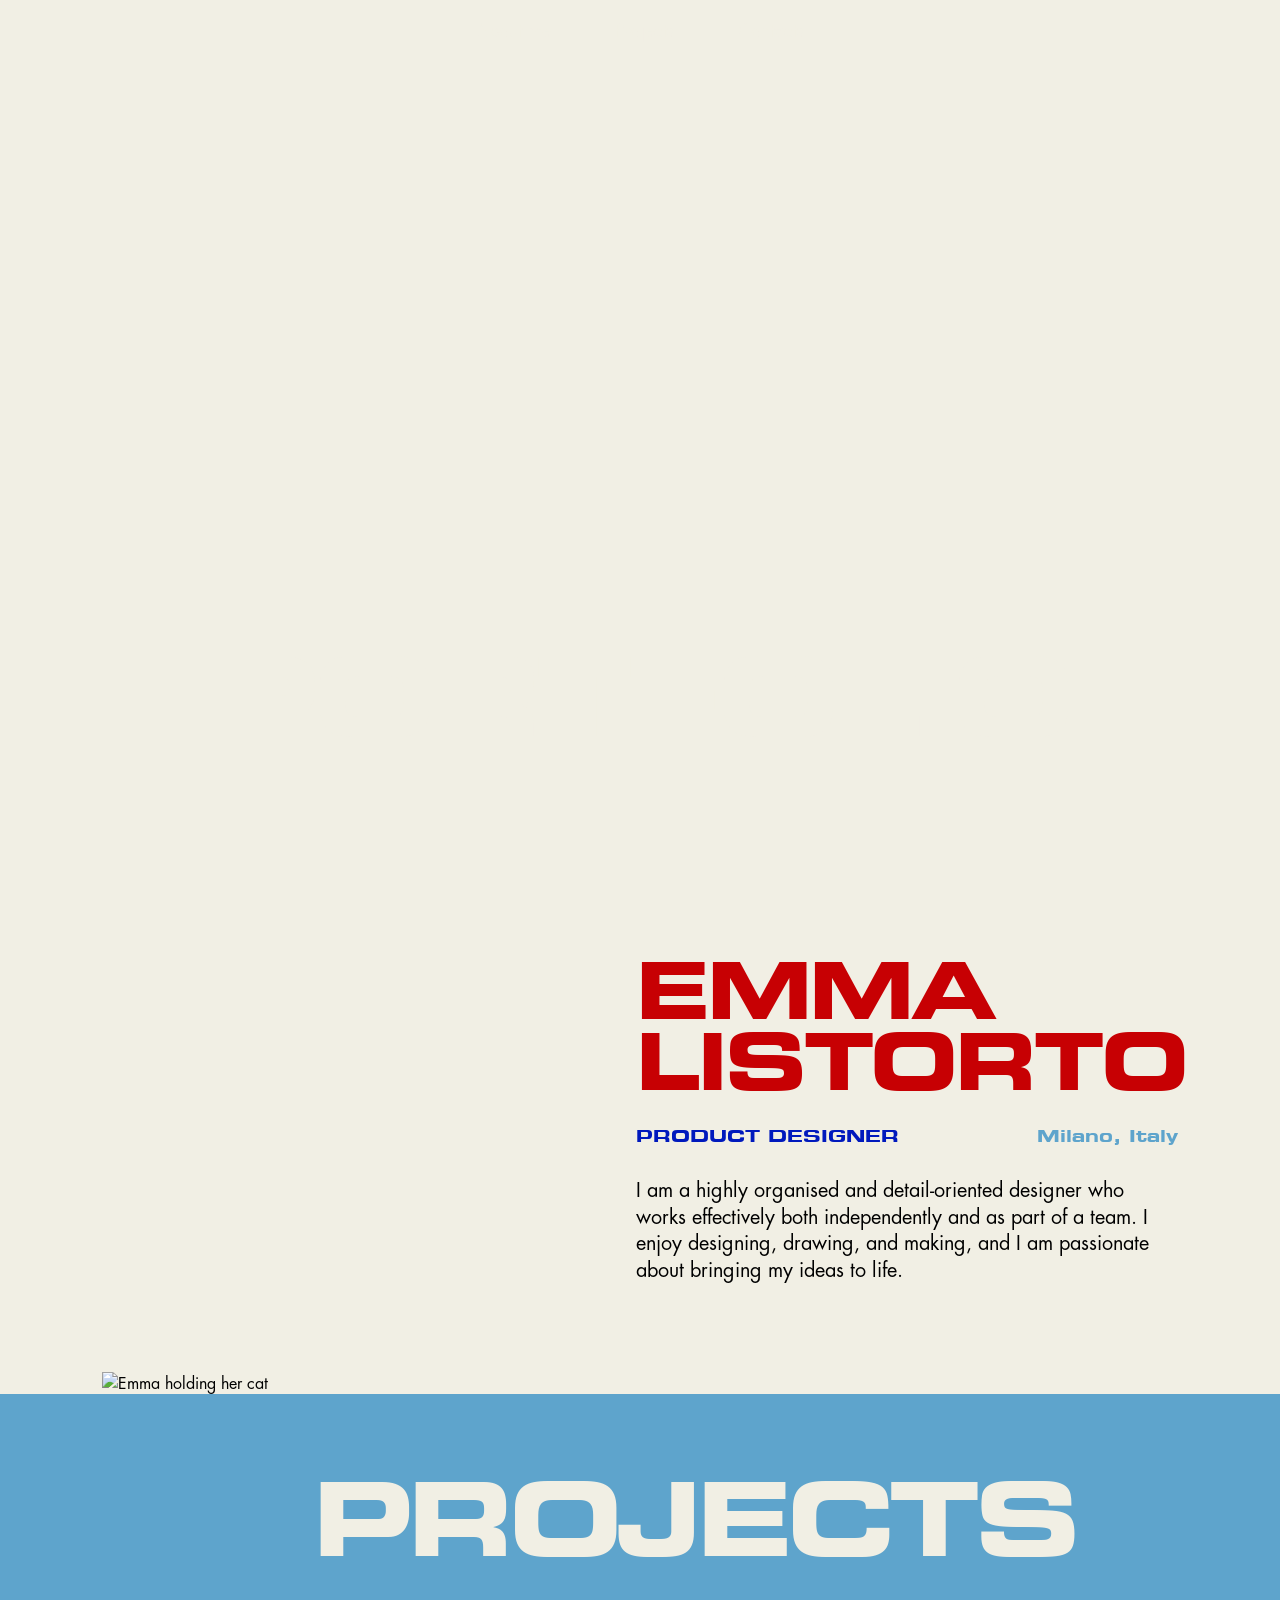
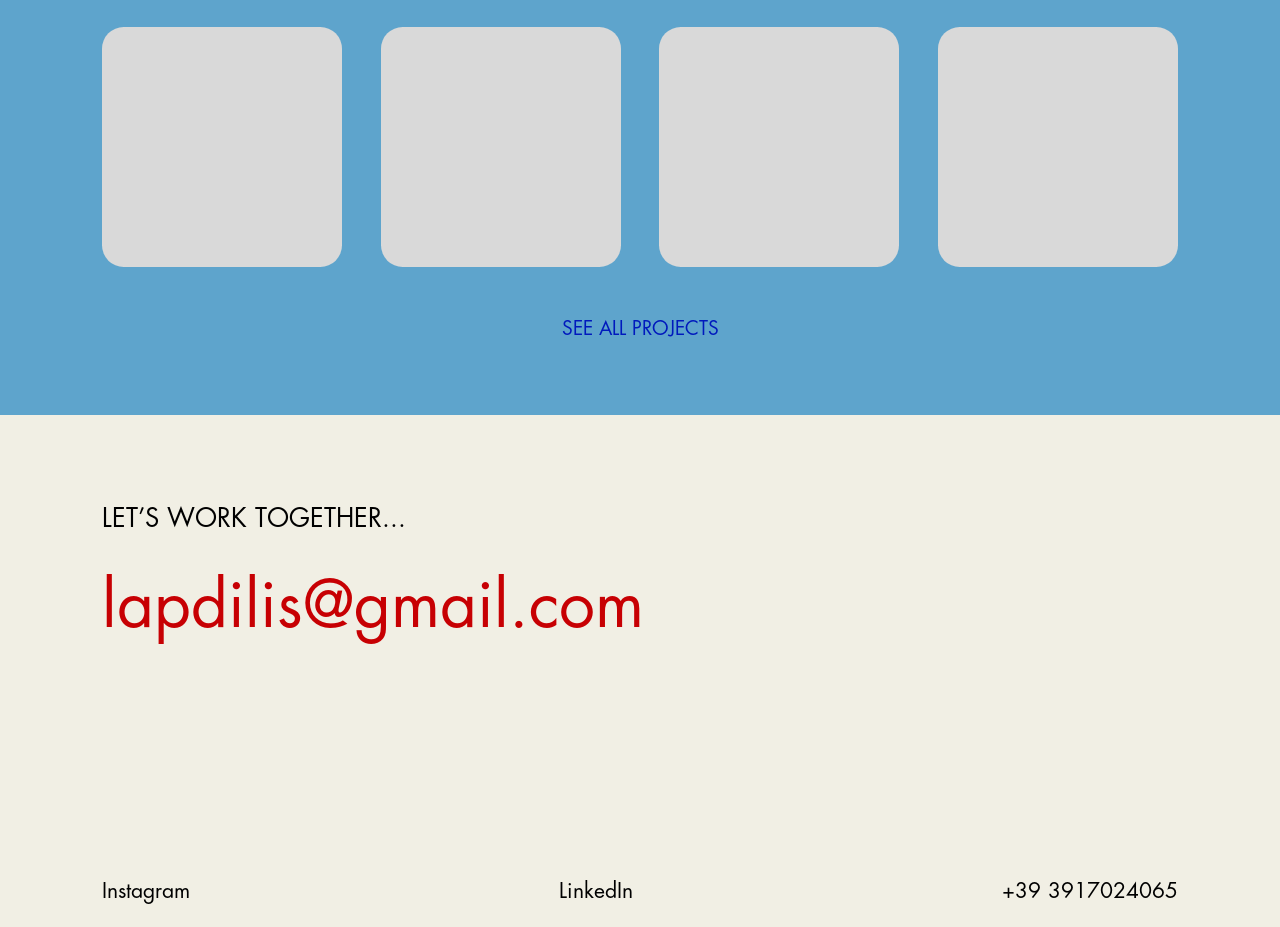
==== index.html @ 1faafc38 "Add files via upload" ====
<!DOCTYPE html>
<html lang="en">

<head>
    <meta charset="UTF-8">
    <meta name="viewport" content="width=device-width, initial-scale=1.0">

    <title>Emma Listorto — Portfolio</title>

    <meta
        name="description"
        content="Emma Listorto — Product Designer"
    >

    <link rel="stylesheet" href="css/style.css">
</head>


<body>

    <!-- =====================================================
         HERO
         ===================================================== -->

    <header class="hero" id="home">

        <nav class="navbar" aria-label="Main navigation">
            <a href="about.html">About me</a>
            <a href="#projects">Projects</a>
            <a href="#contacts">Contacts</a>
        </nav>

        <h1 class="hero-title">PORTFOLIO</h1>

    </header>


    <main>

        <!-- =================================================
             ABOUT
             ================================================= -->

        <section class="about section-cream" id="about">

            <div class="about-inner">

                <div class="about-image-wrap">
                    <img
                        class="about-image"
                        src="images/v1_32.png"
                        alt="Emma holding her cat"
                    >
                </div>

                <div class="about-content">

                    <h2 class="about-name">
                        EMMA<br>
                        LISTORTO
                    </h2>

                    <div class="about-meta">

                        <span class="about-role">
                            PRODUCT DESIGNER
                        </span>

                        <span class="about-location">
                            Milano, Italy
                        </span>

                    </div>

                    <p class="about-description">
                        I am a highly organised and detail-oriented designer who works effectively
                        both independently and as part of a team. I enjoy designing, drawing, and
                        making, and I am passionate about bringing my ideas to life.
                    </p>

                </div>

            </div>

        </section>


        <!-- =================================================
             PROJECTS
             ================================================= -->

        <section class="projects section-blue" id="projects">

            <div class="projects-heading">

                <img
                    class="projects-cat"
                    src="images/v1_24.png"
                    alt=""
                    aria-hidden="true"
                >

                <h2>PROJECTS</h2>

            </div>


            <div class="projects-grid">

                <!-- FRU FRU -->

                <a
                    class="project-card project-card-image"
                    href="fru-fru.html"
                    aria-label="FRU FRU — Portable blender"
                    style="background-image: url('images/blender.png');"
                ></a>


                <!-- SIKU -->

                <a
                    class="project-card project-card-image"
                    href="siku.html"
                    aria-label="SIKU — Kids board game"
                    style="background-image: url('images/siku.jpg');"
                ></a>


                <!-- LEGO -->

                <a
                    class="project-card project-card-image"
                    href="cafe.html"
                    aria-label="CAT CAFE & ART SUPPLIES SHOP — Lego design submission"
                    style="background-image: url('images/cafe.jpg');"
                ></a>


                <!-- ZENIT -->

                <a
                    class="project-card project-card-image"
                    href="zenit.html"
                    aria-label="ZENIT — Yoga shelf"
                    style="background-image: url('images/zenit.jpg');"
                ></a>

            </div>


            <a
                class="all-projects-link"
                href="all-projects.html"
            >
                SEE ALL PROJECTS
            </a>

        </section>


        <!-- =================================================
             CONTACTS
             ================================================= -->

        <section class="contacts section-cream" id="contacts">

            <div class="contacts-inner">

                <div class="contacts-main">

                    <p class="contact-intro">
                        LET’S WORK TOGETHER...
                    </p>

                    <a
                        class="email"
                        href="mailto:lapdilis@gmail.com"
                    >
                        lapdilis@gmail.com
                    </a>

                </div>

                <img
                    class="contacts-cat"
                    src="images/v1_23.png"
                    alt=""
                    aria-hidden="true"
                >

                <div class="contact-links">

                    <a href="https://www.instagram.com/lapdidesigns/" aria-label="Instagram">
                        Instagram
                    </a>

                    <a href="https://www.linkedin.com/in/emma-listorto-54765b405/" aria-label="LinkedIn">
                        LinkedIn
                    </a>

                    <a
                        href="tel:+393917024065"
                        aria-label="Phone number"
                    >
                        +39 3917024065
                    </a>

                </div>

            </div>

        </section>

    </main>

</body>

</html>
---- css/style.css ----
/* =========================================================
   LAPDI DESIGNS — RESPONSIVE PORTFOLIO
   ========================================================= */


/* =========================================================
   FONTS
   ========================================================= */

@font-face {
    font-family: "Eurostile Extended";
    src: url("fonts/EurostileExtendedBlack.ttf") format("truetype");
    font-weight: 900;
    font-style: normal;
}

@font-face {
    font-family: "Futura Book";
    src: url("fonts/FuturaBook.otf") format("opentype");
    font-weight: 400;
    font-style: normal;
}


/* =========================================================
   VARIABLES
   ========================================================= */

:root {
    --cream: #f1efe4;
    --red: #c70003;
    --blue: #5ea4cc;
    --dark-blue: #0019bd;
    --card: #d9d9d9;
    --text: #000;

    --display-font: "Eurostile Extended", sans-serif;
    --body-font: "Futura Book", sans-serif;
}


/* =========================================================
   RESET
   ========================================================= */

*,
*::before,
*::after {
    box-sizing: border-box;
}

html {
    scroll-behavior: smooth;
}

body {
    margin: 0;

    background: var(--cream);
    color: var(--text);

    font-family: var(--body-font);

    overflow-x: hidden;
}

a {
    color: inherit;
    text-decoration: none;
}

img {
    display: block;
    max-width: 100%;
}


/* =========================================================
   HERO
   ========================================================= */

.hero {
    position: relative;

    width: 100%;
    height: min(61vw, 780px);
    min-height: 380px;

    background-image: url("../images/v1_3.jpg");
    background-size: cover;
    background-position: center 42%;
    background-repeat: no-repeat;

    overflow: hidden;
}


/* =========================================================
   NAVIGATION
   ========================================================= */

.navbar {
    position: absolute;
    z-index: 10;

    top: 22px;
    left: 50%;

    transform: translateX(-50%);

    display: flex;

    justify-content: center;
    align-items: center;

    gap: clamp(28px, 5vw, 80px);

    width: max-content;
}

.navbar a {
    color: var(--cream);

    font-size: clamp(14px, 1.4vw, 24px);

    line-height: 1;

    white-space: nowrap;

    transition: opacity 0.2s ease;
}

.navbar a:hover,
.navbar a:focus-visible {
    opacity: 0.65;
}


/* =========================================================
   HERO TITLE
   ========================================================= */

.hero-title {
    position: absolute;
    z-index: 5;

    left: 0;
    right: 0;
    bottom: 5%;

    width: 100%;

    margin: 0;

    padding: 0 15px;

    color: var(--cream);

    font-family: var(--display-font);

    /* MODIFICATO: dimensione realmente fluida */
    font-size: min(8.5vw, 210px);

    line-height: 0.85;

    letter-spacing: -0.055em;

    text-align: center;

    white-space: nowrap;

    overflow: visible;
}


/* =========================================================
   COMMON SECTIONS
   ========================================================= */

.section-cream {
    background: var(--cream);
}

.section-blue {
    background: var(--blue);
}


/* =========================================================
   ABOUT
   ========================================================= */

.about {
    position: relative;

    height: clamp(600px, 48vw, 850px);

    padding:
        clamp(45px, 5vw, 80px)
        clamp(28px, 8vw, 150px)
        0;

    overflow: hidden;
}


/* ---------- ABOUT INNER ---------- */

.about-inner {
    position: relative;

    width: min(1500px, 100%);
    height: 100%;

    margin: 0 auto;

    display: grid;

    grid-template-columns:
        minmax(300px, 0.9fr)
        minmax(400px, 1.1fr);

    column-gap: clamp(45px, 7vw, 120px);
}


/* ---------- ABOUT IMAGE ---------- */

.about-image-wrap {
    position: relative;

    height: 100%;

    display: flex;

    justify-content: center;
    align-items: flex-end;
}

.about-image {
    width: min(100%, 560px);

    height: auto;

    object-fit: contain;

    object-position: bottom center;

    align-self: flex-end;
}


/* ---------- ABOUT CONTENT ---------- */

.about-content {
    width: 100%;
    max-width: 850px;

    align-self: center;

    container-type: inline-size;
}


/* ---------- NAME ---------- */

.about-name {
    width: 100%;
    max-width: 850px;

    margin: 0;

    color: var(--red);

    font-family: var(--display-font);

    font-size: clamp(42px, 14.5cqw, 123px);

    line-height: 0.9;

    letter-spacing: -0.04em;

    text-align: left;

    white-space: nowrap;
}


/* ---------- META ---------- */

.about-meta {
    display: flex;

    flex-direction: row;

    justify-content: space-between;
    align-items: center;

    width: 100%;

    gap: clamp(10px, 2vw, 30px);

    margin:
        clamp(25px, 2.5vw, 40px)
        0;

    font-family: var(--display-font);

    font-size: clamp(10px, 1.35vw, 27px);

    line-height: 1;

    white-space: nowrap;
}

.about-role {
    color: var(--dark-blue);

    white-space: nowrap;
}

.about-location {
    color: var(--blue);

    text-align: right;

    white-space: nowrap;
}


/* ---------- DESCRIPTION ---------- */

.about-description {
    width: 100%;
    max-width: 850px;

    margin: 0;

    color: var(--text);

    font-family: var(--body-font);

    font-size: clamp(17px, 1.55vw, 30px);

    line-height: 1.35;
}


/* =========================================================
   PROJECTS
   ========================================================= */

.projects {
    position: relative;

    z-index: 1;

    padding:
        clamp(60px, 6vw, 105px)
        clamp(28px, 8vw, 150px)
        clamp(70px, 6vw, 110px);

    overflow: visible;
}


/* =========================================================
   PROJECTS HEADING
   ========================================================= */

.projects-heading {
    position: relative;

    width: fit-content;

    max-width: 100%;

    margin:
        0 auto
        clamp(55px, 5vw, 95px);

    display: flex;

    justify-content: center;

    align-items: flex-end;

    gap: clamp(2px, 0.45vw, 8px);

    overflow: visible;
}


/* =========================================================
   PROJECTS TITLE
   ========================================================= */

.projects-heading h2 {
    flex: 0 1 auto;

    min-width: 0;

    margin: 0;

    color: var(--cream);

    font-family: var(--display-font);

    /* MODIFICATO: leggermente più piccolo per garantire
       che gatto + PROJECTS rimangano sempre nel viewport */
    font-size: min(8vw, 180px);

    line-height: 0.9;

    letter-spacing: -0.055em;

    text-align: center;

    white-space: nowrap;

    overflow: visible;
}


/* =========================================================
   PROJECTS CAT
   ========================================================= */

.projects-cat {
    position: relative;

    width: clamp(70px, 8vw, 135px);

    height: auto;

    flex: 0 1 auto;

    flex-shrink: 0;

    transform: translateY(2%);
}


/* =========================================================
   PROJECT GRID — HOME
   ========================================================= */

.projects-grid {
    width: min(1500px, 100%);

    margin: 0 auto;

    display: grid;

    grid-template-columns:
        repeat(4, minmax(0, 1fr));

    gap: clamp(20px, 3vw, 45px);
}


/* =========================================================
   PROJECT CARD
   ========================================================= */

.project-card {
    display: block;

    width: 100%;

    aspect-ratio: 1 / 1;

    background: var(--card);

    border-radius: clamp(16px, 1.7vw, 30px);

    overflow: hidden;

    transition:
        transform 0.25s ease,
        opacity 0.25s ease;
}

.project-card:hover,
.project-card:focus-visible {
    transform: translateY(-8px);

    opacity: 0.9;
}


/* ---------- PROJECT IMAGE ---------- */

.project-card-image {
    background-position: center;

    background-size: cover;

    background-repeat: no-repeat;
}


/* =========================================================
   SEE ALL PROJECTS
   ========================================================= */

.all-projects-link {
    display: block;

    width: fit-content;

    margin:
        clamp(35px, 4vw, 55px)
        auto
        0;

    color: var(--dark-blue);

    font-family: var(--body-font);

    font-size: clamp(14px, 1.5vw, 26px);

    line-height: 1;

    text-align: center;

    white-space: nowrap;

    transition: opacity 0.2s ease;
}

.all-projects-link:hover,
.all-projects-link:focus-visible {
    opacity: 0.65;
}


/* =========================================================
   CONTACTS
   ========================================================= */

.contacts {
    position: relative;

    z-index: 2;

    min-height: clamp(470px, 40vw, 760px);

    padding:
        clamp(80px, 7vw, 140px)
        clamp(28px, 8vw, 150px)
        25px;

    overflow: visible;

    display: flex;

    flex-direction: column;
}


/* ---------- CONTACT INNER ---------- */

.contacts-inner {
    position: relative;

    width: min(1500px, 100%);

    flex: 1;

    min-height: 0;

    margin: 0 auto;

    display: flex;

    flex-direction: column;
}


/* ---------- CONTACT MAIN ---------- */

.contacts-main {
    position: relative;

    z-index: 3;
}


/* ---------- INTRO ---------- */

.contact-intro {
    margin:
        0
        0
        clamp(28px, 3vw, 50px);

    font-size: clamp(18px, 2vw, 40px);

    line-height: 1.1;

    white-space: nowrap;
}


/* =========================================================
   EMAIL
   ========================================================= */

.email {
    display: inline-block;

    color: var(--red);

    font-size: clamp(35px, 5vw, 96px);

    line-height: 1;

    transition: opacity 0.2s ease;

    white-space: nowrap;

    overflow: visible;
}

.email:hover,
.email:focus-visible {
    opacity: 0.65;
}


/* =========================================================
   CONTACT CAT
   ========================================================= */

.contacts-cat {
    position: absolute;

    z-index: 10;

    width: clamp(130px, 14vw, 270px);

    height: auto;

    right: 0;

    top: 0;
}


/* =========================================================
   CONTACT LINKS
   ========================================================= */

.contact-links {
    position: relative;

    z-index: 3;

    margin-top: auto;

    padding: 0;

    display: flex;

    flex-direction: row;

    justify-content: space-between;

    align-items: flex-end;

    width: 100%;

    gap: clamp(10px, 3vw, 40px);

    font-size: clamp(16px, 1.65vw, 32px);

    line-height: 1;

    white-space: nowrap;
}

.contact-links a {
    display: block;

    flex: 0 1 auto;

    min-width: 0;

    white-space: nowrap;
}

.contact-links a:nth-child(1) {
    text-align: left;
}

.contact-links a:nth-child(2) {
    text-align: center;
}

.contact-links a:nth-child(3) {
    text-align: right;
}

.contact-links a:hover,
.contact-links a:focus-visible {
    text-decoration: underline;
}


/* =========================================================
   TABLET
   ========================================================= */

@media (max-width: 900px) {

    /* ---------- HERO ---------- */

    .hero {
        height: 62vw;

        min-height: 340px;

        background-position: center 42%;
    }

    .hero-title {
        /* MODIFICATO */
        font-size: min(8.5vw, 150px);

        padding-left: 15px;
        padding-right: 15px;
    }


    /* ---------- ABOUT ---------- */

    .about {
        height: clamp(520px, 58vw, 700px);

        padding-top: 55px;
    }

    .about-inner {
        grid-template-columns:
            minmax(240px, 0.8fr)
            minmax(300px, 1.2fr);

        column-gap: 45px;
    }

    .about-content {
        width: 100%;

        max-width: 850px;

        align-self: center;
    }

    .about-name {
        width: 100%;

        font-size: clamp(40px, 14.5cqw, 95px);
    }

    .about-meta {
        gap: 12px;

        font-size: clamp(9px, 1.7vw, 18px);

        white-space: nowrap;
    }

    .about-role,
    .about-location {
        white-space: nowrap;
    }


    /* ---------- PROJECTS ---------- */

    .projects-heading {
        gap: clamp(2px, 0.45vw, 6px);

        max-width: calc(100vw - 40px);
    }

    .projects-heading h2 {
        /* MODIFICATO */
        font-size: min(8vw, 120px);
    }

    .projects-cat {
        width: clamp(55px, 8vw, 95px);
    }

    .projects-grid {
        grid-template-columns:
            repeat(2, minmax(0, 1fr));

        gap: 25px;
    }

    .project-card {
        aspect-ratio: 1 / 1;

        border-radius: 20px;
    }

    .all-projects-link {
        margin-top: 35px;

        font-size: clamp(13px, 2vw, 20px);
    }


    /* ---------- CONTACTS ---------- */

    .contacts {
        padding-bottom: 20px;
    }

    .contacts-cat {
        width: 195px;

        right: -5px;

        top: 0;
    }

    .contact-links {
        gap: 20px;

        font-size: clamp(14px, 1.9vw, 24px);

        white-space: nowrap;
    }

    .contact-links a {
        white-space: nowrap;
    }
}


/* =========================================================
   MOBILE
   ========================================================= */

@media (max-width: 650px) {

    /* ---------- HERO ---------- */

    .hero {
        height: 100svh;

        min-height: 560px;
        max-height: 760px;

        background-position: 56% 42%;
    }

    .navbar {
        top: 22px;

        gap: 22px;

        width: 100%;

        padding: 0 18px;
    }

    .navbar a {
        font-size: 15px;
    }


    /* ---------- HERO TITLE ---------- */

    .hero-title {
        width: 100%;

        padding:
            0
            12px;

        /* MODIFICATO */
        font-size: min(10.5vw, 90px);

        line-height: 0.85;

        letter-spacing: -0.065em;

        white-space: nowrap;

        text-align: center;
    }


    /* =====================================================
       ABOUT — MOBILE
       ===================================================== */

    .about {
        height: auto;

        min-height: 0;

        padding:
            55px
            24px
            65px;
    }

    .about-inner {
        width: 100%;

        height: auto;

        display: flex;

        flex-direction: column;

        gap: 30px;
    }

    .about-image-wrap {
        width: 100%;

        height: auto;

        min-height: 0;

        display: flex;

        justify-content: center;

        align-items: flex-end;
    }

    .about-image {
        width: min(90%, 420px);

        height: auto;

        align-self: flex-end;
    }

    .about-content {
        width: 100%;

        max-width: none;

        align-self: auto;

        container-type: inline-size;
    }

    .about-name {
        width: 100%;

        max-width: none;

        font-size: clamp(38px, 14.5cqw, 95px);

        text-align: left;

        white-space: nowrap;
    }

    .about-meta {
        width: 100%;

        flex-direction: row;

        justify-content: space-between;

        align-items: center;

        gap: 8px;

        margin: 25px 0;

        font-size: clamp(8px, 2.8vw, 15px);

        white-space: nowrap;
    }

    .about-role,
    .about-location {
        white-space: nowrap;
    }

    .about-description {
        width: 100%;

        font-size: 17px;

        line-height: 1.45;
    }


    /* =====================================================
       PROJECTS — MOBILE
       ===================================================== */

    .projects {
        padding:
            60px
            24px
            75px;

        overflow: visible;
    }

    .projects-heading {
        width: fit-content;

        max-width: calc(100vw - 36px);

        margin:
            0 auto
            45px;

        display: flex;

        justify-content: center;

        align-items: flex-end;

        gap: clamp(2px, 0.8vw, 5px);

        overflow: visible;
    }

    .projects-heading h2 {
        flex: 0 1 auto;

        min-width: 0;

        /* MODIFICATO */
        font-size: min(10vw, 80px);

        line-height: 0.9;

        letter-spacing: -0.065em;

        white-space: nowrap;

        text-align: center;

        overflow: visible;
    }

    .projects-cat {
        /* MODIFICATO: proporzione leggermente più contenuta
           per lasciare spazio sufficiente a PROJECTS */
        width: min(8vw, 62px);

        min-width: 28px;

        max-width: 62px;

        flex: 0 1 auto;

        flex-shrink: 0;

        transform: translateY(2%);
    }


    /* ---------- PROJECT GRID ---------- */

    .projects-grid {
        width: 100%;

        grid-template-columns:
            repeat(2, minmax(0, 1fr));

        gap: 18px;
    }

    .project-card {
        width: 100%;

        aspect-ratio: 1 / 1;

        border-radius: 18px;
    }


    /* ---------- SEE ALL PROJECTS ---------- */

    .all-projects-link {
        margin-top: 30px;

        font-size: clamp(12px, 3.6vw, 17px);

        line-height: 1;

        white-space: nowrap;
    }


    /* =====================================================
       CONTACTS — MOBILE
       ===================================================== */

    .contacts {
        min-height: 0;

        height: clamp(400px, 100vw, 540px);

        padding:
            55px
            24px
            25px;

        overflow: visible;
    }

    .contacts-inner {
        width: 100%;

        height: 100%;

        min-height: 0;
    }


    /* ---------- CAT ---------- */

    .contacts-cat {
        width: min(29vw, 125px);

        right: -8px;

        top: 0;
    }


    /* ---------- INTRO ---------- */

    .contact-intro {
        width: calc(100% - 80px);

        max-width: none;

        margin:
            0
            0
            18px;

        font-size: clamp(10px, 3.5vw, 18px);

        line-height: 1;

        white-space: nowrap;
    }


    /* ---------- EMAIL ---------- */

    .email {
        display: block;

        width: max-content;

        max-width: 100%;

        font-size: min(6.2vw, 40px);

        line-height: 1.08;

        letter-spacing: -0.025em;

        white-space: nowrap;

        overflow: visible;
    }


    /* ---------- CONTACT LINKS ---------- */

    .contact-links {
        display: flex;

        flex-direction: row;

        justify-content: space-between;

        align-items: flex-end;

        width: 100%;

        margin-top: auto;

        padding: 0;

        gap: 6px;

        font-size: clamp(8px, 3.6vw, 18px);

        line-height: 1;

        white-space: nowrap;
    }

    .contact-links a {
        display: block;

        width: auto;

        max-width: none;

        flex: 0 1 auto;

        min-width: 0;

        white-space: nowrap;

        overflow: visible;
    }

    .contact-links a:nth-child(1) {
        text-align: left;
    }

    .contact-links a:nth-child(2) {
        text-align: center;
    }

    .contact-links a:nth-child(3) {
        text-align: right;
    }
}


/* =========================================================
   SMALL PHONES
   ========================================================= */

@media (max-width: 380px) {

    /* ---------- HERO ---------- */

    .hero {
        min-height: 520px;
    }

    .navbar {
        gap: 15px;
    }

    .navbar a {
        font-size: 14px;
    }

    .hero-title {
        /* MODIFICATO */
        font-size: 10vw;

        padding-left: 8px;
        padding-right: 8px;
    }


    /* ---------- ABOUT ---------- */

    .about {
        padding-left: 18px;
        padding-right: 18px;
    }

    .about-name {
        font-size: clamp(36px, 14.5cqw, 80px);
    }

    .about-meta {
        font-size: 8px;

        gap: 5px;
    }


    /* ---------- PROJECTS ---------- */

    .projects {
        padding-left: 18px;
        padding-right: 18px;
    }

    .projects-heading {
        width: fit-content;

        max-width: calc(100vw - 28px);

        gap: 2px;

        padding: 0;

        margin-left: auto;
        margin-right: auto;
    }

    .projects-heading h2 {
        /* MODIFICATO */
        font-size: 9.2vw;

        letter-spacing: -0.065em;
    }

    .projects-cat {
        /* MODIFICATO */
        width: 8vw;

        min-width: 24px;
        max-width: 42px;
    }

    .projects-grid {
        gap: 14px;
    }

    .project-card {
        border-radius: 15px;
    }

    .all-projects-link {
        margin-top: 26px;

        font-size: 3.5vw;
    }


    /* ---------- CONTACTS ---------- */

    .contacts {
        height: clamp(370px, 105vw, 450px);

        padding-left: 18px;
        padding-right: 18px;

        padding-top: 45px;
        padding-bottom: 25px;
    }

    .contacts-cat {
        width: 27vw;

        max-width: 105px;

        right: -8px;

        top: 0;
    }

    .contact-intro {
        width: calc(100% - 65px);

        font-size: 3.4vw;

        white-space: nowrap;
    }

    .email {
        font-size: 6vw;

        line-height: 1.08;

        white-space: nowrap;

        overflow: visible;
    }

    .contact-links {
        display: flex;

        flex-direction: row;

        justify-content: space-between;

        align-items: flex-end;

        gap: 3px;

        width: 100%;

        font-size: 3.25vw;

        line-height: 1;

        white-space: nowrap;
    }

    .contact-links a {
        white-space: nowrap;

        flex: 0 1 auto;

        min-width: 0;
    }
}
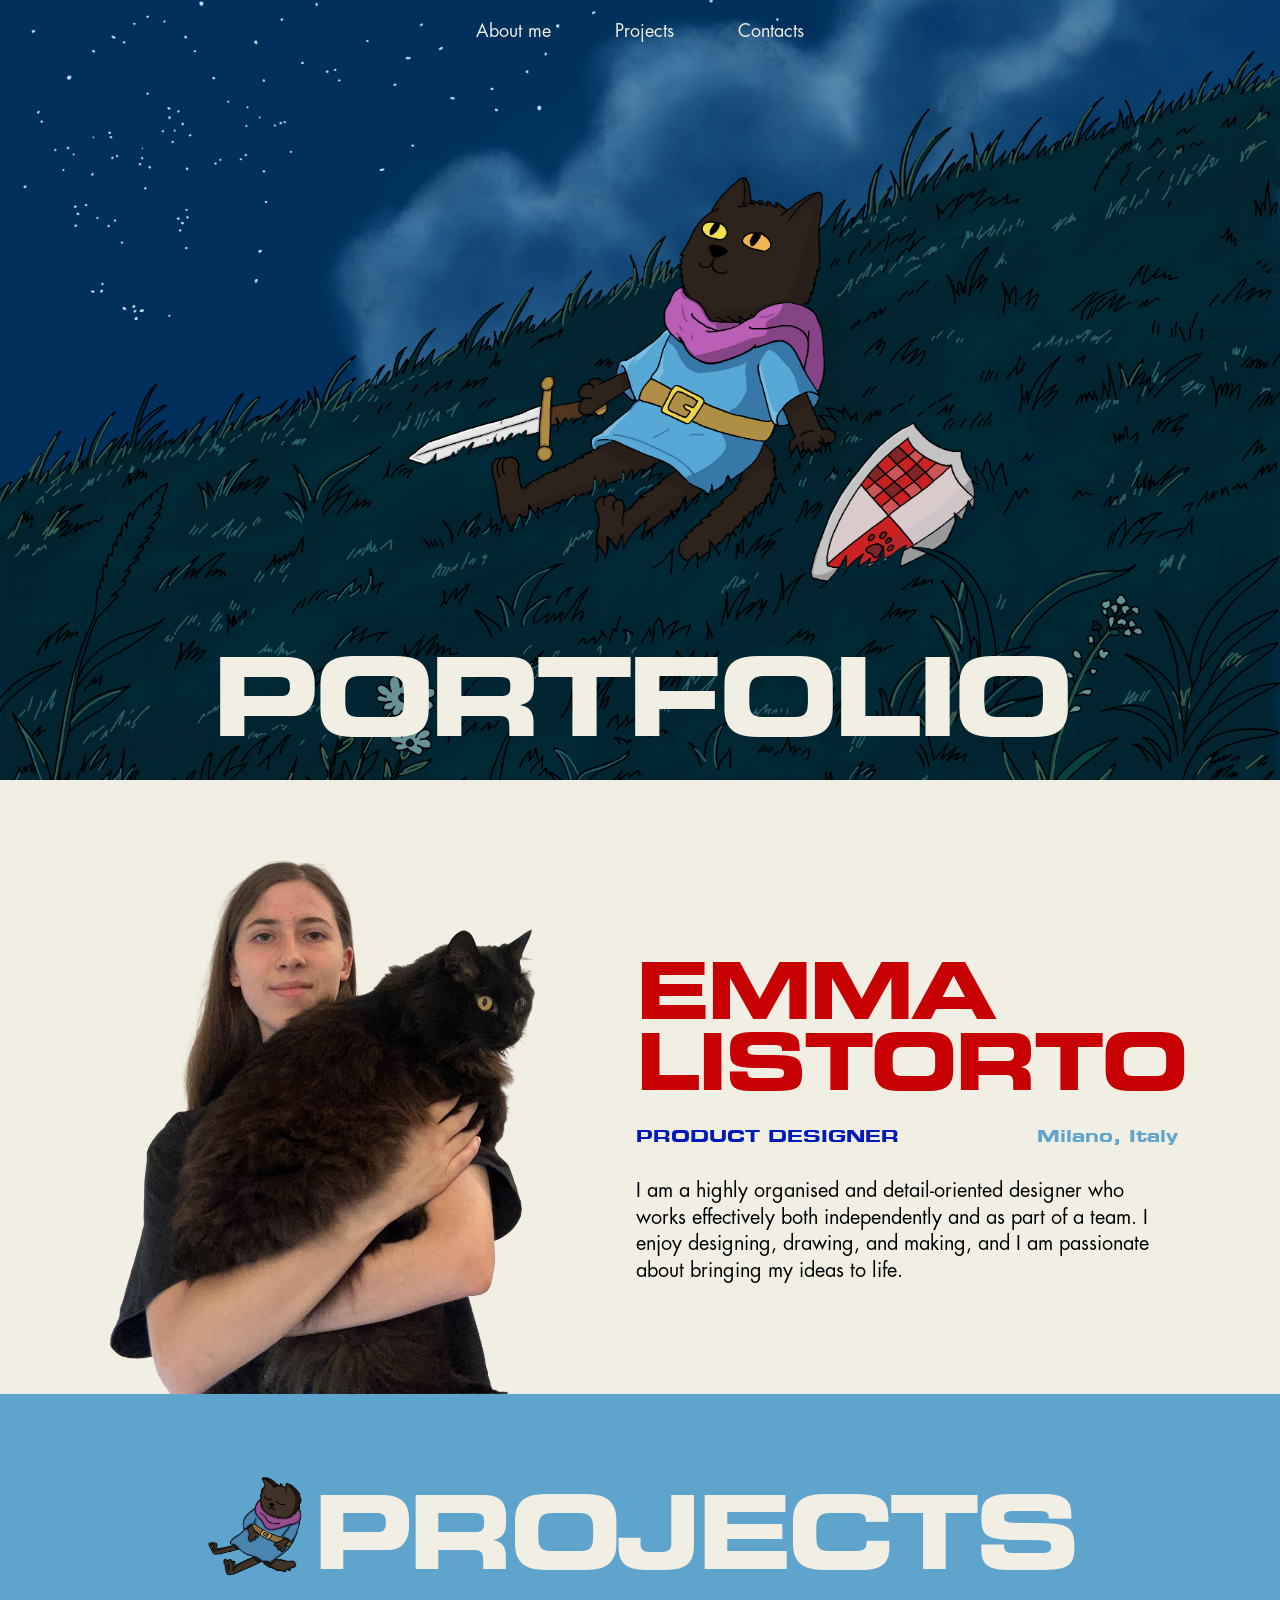
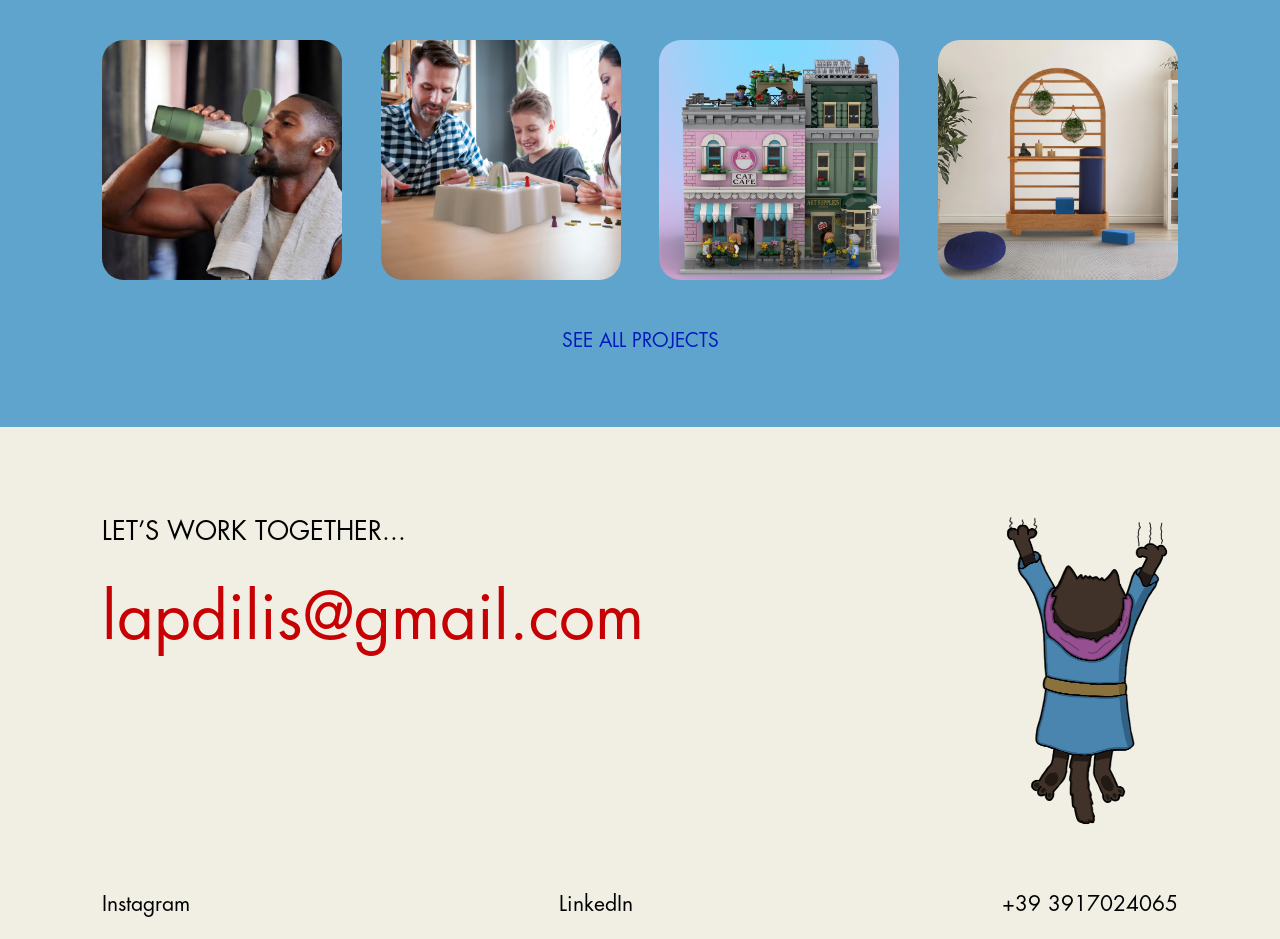
==== commit 25afb6ef: "Update index.html" ====
--- a/index.html
+++ b/index.html
@@ -133,7 +133,7 @@
                     class="project-card project-card-image"
                     href="cafe.html"
                     aria-label="CAT CAFE & ART SUPPLIES SHOP — Lego design submission"
-                    style="background-image: url('images/cafe.jpg');"
+                    style="background-image: url('images/cat.jpg');"
                 ></a>
 
 
@@ -216,4 +216,4 @@
 
 </body>
 
-</html>+</html>
